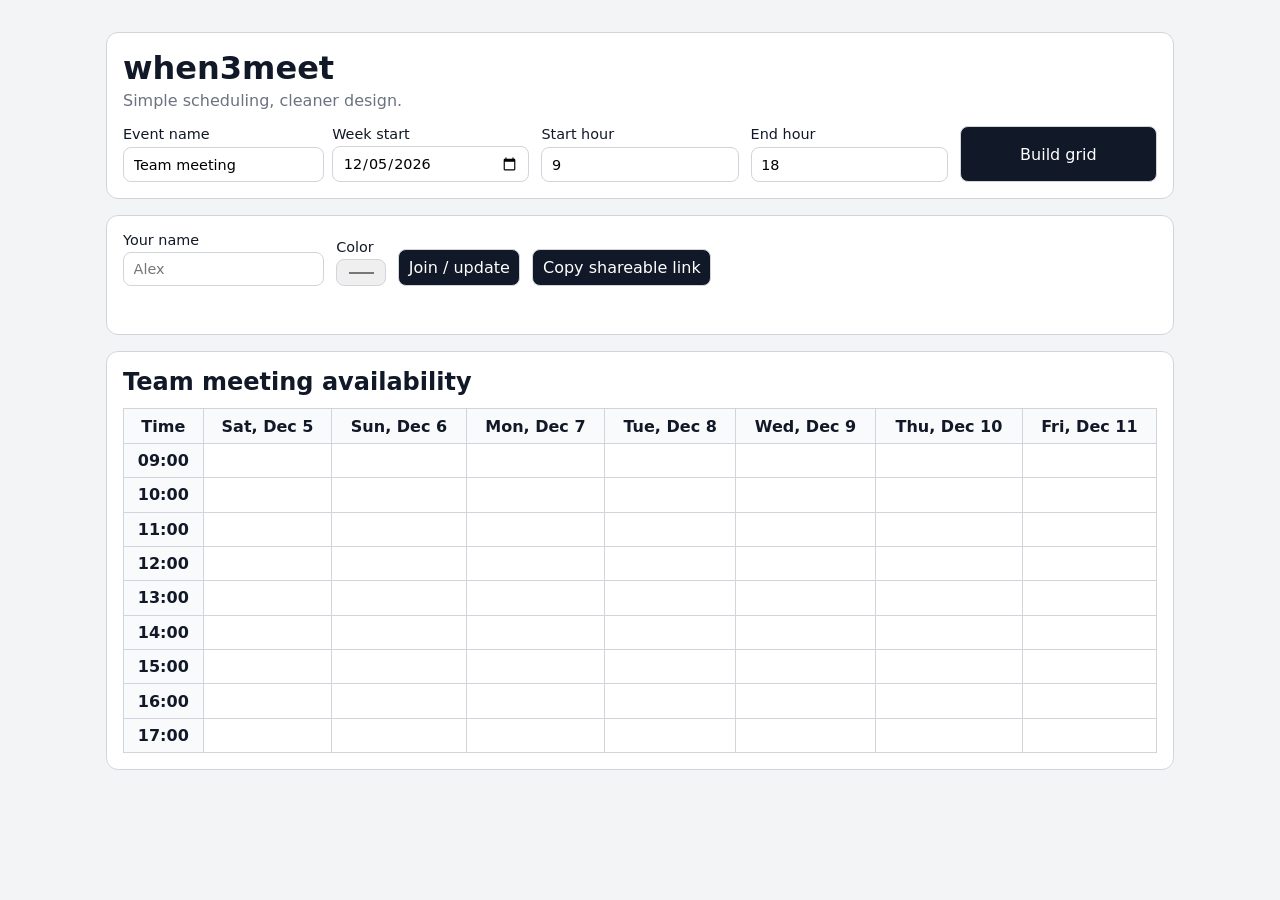
==== index.html @ 2f7340ed "Create initial static when3meet scheduler site Co-authored-by: Vority <116623704+Vority@users.norepl" ====
<!doctype html>
<html lang="en">
  <head>
    <meta charset="UTF-8" />
    <meta name="viewport" content="width=device-width, initial-scale=1.0" />
    <title>when3meet</title>
    <link rel="stylesheet" href="styles.css" />
  </head>
  <body>
    <main class="app">
      <header class="card">
        <h1>when3meet</h1>
        <p class="subtitle">Simple scheduling, cleaner design.</p>
        <div class="controls controls--top">
          <label>
            Event name
            <input id="eventName" type="text" value="Team meeting" />
          </label>
          <label>
            Week start
            <input id="weekStart" type="date" />
          </label>
          <label>
            Start hour
            <input id="startHour" type="number" min="0" max="23" value="9" />
          </label>
          <label>
            End hour
            <input id="endHour" type="number" min="1" max="24" value="18" />
          </label>
          <button id="buildGrid">Build grid</button>
        </div>
      </header>

      <section class="card">
        <div class="participant-row">
          <label>
            Your name
            <input id="participantName" type="text" placeholder="Alex" />
          </label>
          <label>
            Color
            <input id="participantColor" type="color" value="#4f46e5" />
          </label>
          <button id="join">Join / update</button>
          <button id="copyLink">Copy shareable link</button>
        </div>
        <p id="status" aria-live="polite"></p>
      </section>

      <section class="card">
        <h2 id="gridTitle">Availability</h2>
        <div class="table-wrap">
          <table id="availabilityTable"></table>
        </div>
      </section>
    </main>

    <script src="script.js"></script>
  </body>
</html>
---- styles.css ----
:root {
  color-scheme: light;
  font-family: Inter, system-ui, -apple-system, Segoe UI, Roboto, sans-serif;
  --bg: #f3f4f6;
  --card: #ffffff;
  --line: #d1d5db;
  --text: #111827;
  --muted: #6b7280;
}

* {
  box-sizing: border-box;
}

body {
  margin: 0;
  background: var(--bg);
  color: var(--text);
}

.app {
  max-width: 1100px;
  margin: 2rem auto;
  padding: 0 1rem;
  display: grid;
  gap: 1rem;
}

.card {
  background: var(--card);
  border: 1px solid var(--line);
  border-radius: 12px;
  padding: 1rem;
}

h1,
h2,
p {
  margin: 0;
}

.subtitle {
  color: var(--muted);
  margin-top: 0.25rem;
}

.controls {
  display: grid;
  gap: 0.75rem;
}

.controls--top {
  margin-top: 1rem;
  grid-template-columns: repeat(auto-fit, minmax(160px, 1fr));
}

label {
  display: grid;
  gap: 0.25rem;
  font-size: 0.9rem;
}

input,
button {
  font: inherit;
  border: 1px solid var(--line);
  border-radius: 8px;
  padding: 0.5rem 0.6rem;
}

button {
  cursor: pointer;
  background: #111827;
  color: #fff;
}

.participant-row {
  display: flex;
  flex-wrap: wrap;
  gap: 0.75rem;
  align-items: end;
}

#status {
  margin-top: 0.75rem;
  min-height: 1.25rem;
  color: var(--muted);
}

.table-wrap {
  margin-top: 0.75rem;
  overflow-x: auto;
}

table {
  border-collapse: collapse;
  width: 100%;
  min-width: 900px;
}

th,
td {
  border: 1px solid var(--line);
  text-align: center;
  padding: 0.45rem;
}

th {
  background: #f9fafb;
  font-weight: 600;
}

td.slot {
  cursor: pointer;
  user-select: none;
  transition: filter 0.1s ease-in-out;
}

td.slot:hover {
  filter: brightness(0.96);
}

.legend-dot {
  display: inline-block;
  width: 0.7rem;
  height: 0.7rem;
  border-radius: 50%;
  margin-right: 0.25rem;
  vertical-align: middle;
}
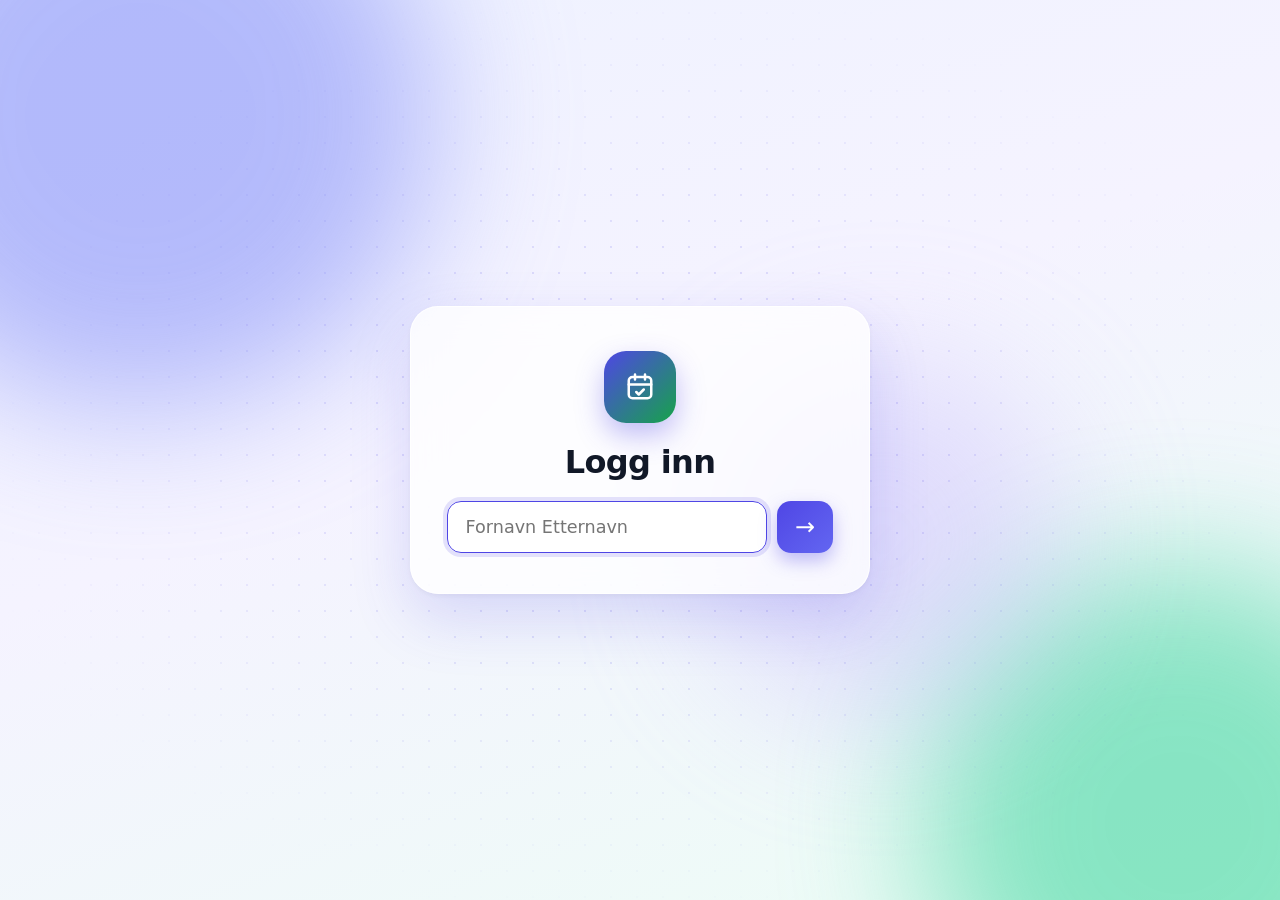
==== commit b5c46257: "Made time table" ====
--- a/index.html
+++ b/index.html
@@ -1,5 +1,5 @@
 <!doctype html>
-<html lang="en">
+<html lang="no">
   <head>
     <meta charset="UTF-8" />
     <meta name="viewport" content="width=device-width, initial-scale=1.0" />
@@ -7,55 +7,124 @@
     <link rel="stylesheet" href="styles.css" />
   </head>
   <body>
-    <main class="app">
-      <header class="card">
-        <h1>when3meet</h1>
-        <p class="subtitle">Simple scheduling, cleaner design.</p>
-        <div class="controls controls--top">
+    <div class="bg" aria-hidden="true">
+      <span class="blob b1"></span>
+      <span class="blob b2"></span>
+      <span class="blob b3"></span>
+    </div>
+
+    <div id="toast" class="toast" role="status" aria-live="polite"></div>
+    <div id="tip" class="tip" hidden></div>
+
+    <section id="loginScreen" class="login-screen card" aria-labelledby="loginTitle">
+      <div class="logo" aria-hidden="true">
+        <svg viewBox="0 0 24 24" width="30" height="30" fill="none" stroke="currentColor" stroke-width="2" stroke-linecap="round" stroke-linejoin="round">
+          <rect x="3" y="4" width="18" height="17" rx="3" />
+          <path d="M8 2v4M16 2v4M3 10h18" />
+          <path d="m9 16 2 2 4-4" />
+        </svg>
+      </div>
+      <h1 id="loginTitle">Logg inn</h1>
+      <form id="loginForm" class="login-form" novalidate>
+        <div class="login-field">
+          <input
+            id="loginName"
+            type="text"
+            placeholder="Fornavn Etternavn"
+            aria-label="Fornavn og etternavn"
+            aria-describedby="loginError"
+            autocomplete="name"
+            autocapitalize="words"
+            spellcheck="false"
+          />
+          <button type="submit" class="arrow-button" aria-label="Fortsett">
+            <span class="arrow">→</span>
+          </button>
+        </div>
+        <p id="loginError" class="login-error" role="alert" hidden></p>
+      </form>
+    </section>
+
+    <main id="appShell" class="app" hidden>
+      <header class="card intro">
+        <div class="header-row">
+          <div>
+            <h1 id="eventTitle">Team meeting</h1>
+            <p class="subtitle">
+              Hei, <strong id="currentUser"></strong>! Dra over tidene du kan.
+            </p>
+          </div>
+          <button id="logout" class="ghost-button" type="button">Logg ut</button>
+        </div>
+
+        <div id="hostPanel" class="controls controls--top" hidden>
           <label>
-            Event name
-            <input id="eventName" type="text" value="Team meeting" />
+            Arrangementsnavn
+            <input id="eventNameInput" type="text" placeholder="Team meeting" />
           </label>
           <label>
-            Week start
+            Ukestart
             <input id="weekStart" type="date" />
           </label>
           <label>
-            Start hour
+            Fra time
             <input id="startHour" type="number" min="0" max="23" value="9" />
           </label>
           <label>
-            End hour
+            Til time
             <input id="endHour" type="number" min="1" max="24" value="18" />
           </label>
-          <button id="buildGrid">Build grid</button>
+          <button id="buildGrid" type="button">Oppdater</button>
+          <button id="clearAll" class="ghost-button" type="button">Tøm alle svar</button>
         </div>
       </header>
 
       <section class="card">
-        <div class="participant-row">
-          <label>
-            Your name
-            <input id="participantName" type="text" placeholder="Alex" />
-          </label>
-          <label>
-            Color
-            <input id="participantColor" type="color" value="#4f46e5" />
-          </label>
-          <button id="join">Join / update</button>
-          <button id="copyLink">Copy shareable link</button>
+        <div class="toolbar">
+          <div class="legend" aria-hidden="true">
+            <span class="legend-item"><i class="swatch swatch-mine"></i>Du kan</span>
+            <span class="legend-item"><i class="swatch swatch-scale"></i>Flere kan</span>
+          </div>
+          <div class="toolbar-actions">
+            <button id="selectAll" class="soft-btn" type="button">
+              <svg viewBox="0 0 24 24" width="16" height="16" aria-hidden="true" fill="none" stroke="currentColor" stroke-width="2.4" stroke-linecap="round" stroke-linejoin="round">
+                <path d="m5 12 5 5L20 7" />
+              </svg>
+              Alle tider passer
+            </button>
+            <button id="clearMine" class="ghost-button" type="button">Tøm mine valg</button>
+            <label class="switch" title="Lager en kortere lenke via is.gd">
+              <input type="checkbox" id="shortenToggle" />
+              <i class="track"></i>
+              <span>Kort lenke</span>
+            </label>
+            <button id="copyLink" class="copy-btn" type="button">
+              <svg viewBox="0 0 24 24" width="18" height="18" aria-hidden="true" fill="none" stroke="currentColor" stroke-width="2" stroke-linecap="round" stroke-linejoin="round">
+                <path d="M10 13a5 5 0 0 0 7.07 0l3-3a5 5 0 0 0-7.07-7.07l-1.5 1.5" />
+                <path d="M14 11a5 5 0 0 0-7.07 0l-3 3a5 5 0 0 0 7.07 7.07l1.5-1.5" />
+              </svg>
+              <span id="copyLabel">Kopier lenke</span>
+            </button>
+          </div>
         </div>
-        <p id="status" aria-live="polite"></p>
+
+        <p id="saveStatus" class="save-status" role="status" aria-live="polite"></p>
+        <div id="people" class="people"></div>
+
+        <div class="table-wrap">
+          <table id="availabilityTable"></table>
+        </div>
+        <p class="hint">
+          Trykk og dra over rutene for å velge flere om gangen. Start på en rute du har valgt for å fjerne.
+        </p>
       </section>
 
       <section class="card">
-        <h2 id="gridTitle">Availability</h2>
-        <div class="table-wrap">
-          <table id="availabilityTable"></table>
-        </div>
+        <h2>Beste tider</h2>
+        <ul id="bestList" class="best-list"></ul>
       </section>
     </main>
 
     <script src="script.js"></script>
   </body>
-</html>
+</html>
--- a/styles.css
+++ b/styles.css
@@ -3,13 +3,20 @@
   font-family: Inter, system-ui, -apple-system, Segoe UI, Roboto, sans-serif;
   --bg: #f3f4f6;
   --card: #ffffff;
-  --line: #d1d5db;
+  --line: #e5e7eb;
   --text: #111827;
   --muted: #6b7280;
+  --accent: #4f46e5;
+  --good: 21, 128, 61;
+  --ease: cubic-bezier(0.2, 0.7, 0.2, 1);
 }
 
 * {
   box-sizing: border-box;
+}
+
+[hidden] {
+  display: none !important;
 }
 
 body {
@@ -18,113 +25,920 @@
   color: var(--text);
 }
 
+body:has(#loginScreen:not([hidden])) {
+  min-height: 100vh;
+  display: grid;
+  place-items: center;
+  padding: 1rem;
+}
+
+h1,
+h2,
+p,
+ul {
+  margin: 0;
+}
+
+h1 {
+  font-size: 1.5rem;
+  line-height: 1.2;
+}
+
+h2 {
+  font-size: 1.05rem;
+  margin-bottom: 0.75rem;
+}
+
+/* ---- Bakgrunn ---- */
+.bg {
+  position: fixed;
+  inset: 0;
+  z-index: -1;
+  overflow: hidden;
+  background: linear-gradient(160deg, #eef2ff 0%, #f5f3ff 45%, #ecfdf5 100%);
+}
+
+.bg::after {
+  content: "";
+  position: absolute;
+  inset: 0;
+  background-image: radial-gradient(rgba(79, 70, 229, 0.14) 1px, transparent 1px);
+  background-size: 26px 26px;
+  -webkit-mask-image: radial-gradient(ellipse at center, #000 30%, transparent 75%);
+  mask-image: radial-gradient(ellipse at center, #000 30%, transparent 75%);
+}
+
+.blob {
+  position: absolute;
+  border-radius: 50%;
+  filter: blur(70px);
+  opacity: 0.55;
+  animation: float 20s ease-in-out infinite alternate;
+}
+
+.b1 {
+  width: 46vmax;
+  height: 46vmax;
+  top: -14vmax;
+  left: -12vmax;
+  background: #818cf8;
+}
+
+.b2 {
+  width: 40vmax;
+  height: 40vmax;
+  right: -12vmax;
+  bottom: -14vmax;
+  background: #34d399;
+  animation-duration: 24s;
+  animation-delay: -6s;
+}
+
+.b3 {
+  width: 28vmax;
+  height: 28vmax;
+  top: 40%;
+  left: 55%;
+  background: #c4b5fd;
+  opacity: 0.4;
+  animation-duration: 28s;
+  animation-delay: -12s;
+}
+
+@keyframes float {
+  from {
+    transform: translate3d(0, 0, 0) scale(1);
+  }
+  to {
+    transform: translate3d(5vmax, 4vmax, 0) scale(1.12);
+  }
+}
+
+/* ---- Layout og kort ---- */
 .app {
-  max-width: 1100px;
-  margin: 2rem auto;
+  max-width: 1000px;
+  margin: 1.5rem auto;
   padding: 0 1rem;
   display: grid;
   gap: 1rem;
 }
 
+.app > * {
+  animation: rise 0.55s var(--ease) both;
+}
+
+.app > *:nth-child(2) {
+  animation-delay: 0.08s;
+}
+
+.app > *:nth-child(3) {
+  animation-delay: 0.16s;
+}
+
+@keyframes rise {
+  from {
+    opacity: 0;
+    transform: translateY(18px);
+  }
+  to {
+    opacity: 1;
+    transform: none;
+  }
+}
+
 .card {
   background: var(--card);
   border: 1px solid var(--line);
-  border-radius: 12px;
-  padding: 1rem;
-}
-
-h1,
-h2,
-p {
-  margin: 0;
-}
-
-.subtitle {
-  color: var(--muted);
-  margin-top: 0.25rem;
-}
-
-.controls {
+  border-radius: 16px;
+  padding: 1.1rem;
+  box-shadow: 0 1px 2px rgba(0, 0, 0, 0.04);
+}
+
+/* ---- Varsel (toast) ---- */
+.toast {
+  position: fixed;
+  top: 1rem;
+  left: 50%;
+  z-index: 200;
+  display: flex;
+  align-items: center;
+  gap: 0.7rem;
+  max-width: calc(100vw - 2rem);
+  padding: 0.75rem 1.1rem;
+  border-radius: 14px;
+  background: #15803d;
+  color: #fff;
+  font-weight: 600;
+  font-size: 0.95rem;
+  box-shadow: 0 8px 24px rgba(0, 0, 0, 0.2);
+  opacity: 0;
+  transform: translate(-50%, -140%);
+  pointer-events: none;
+  transition: opacity 0.2s ease, transform 0.35s var(--ease);
+}
+
+.toast.error {
+  background: #dc2626;
+}
+
+.toast.show {
+  opacity: 1;
+  transform: translate(-50%, 0);
+}
+
+.toast.show.has-action {
+  pointer-events: auto;
+}
+
+.toast-text {
   display: grid;
-  gap: 0.75rem;
-}
-
-.controls--top {
-  margin-top: 1rem;
-  grid-template-columns: repeat(auto-fit, minmax(160px, 1fr));
-}
-
-label {
+  gap: 0.1rem;
+}
+
+.toast-text small {
+  font-size: 0.75rem;
+  font-weight: 400;
+  opacity: 0.9;
+}
+
+.toast-icon {
+  display: inline-grid;
+  place-items: center;
+  width: 1.5rem;
+  height: 1.5rem;
+  border-radius: 50%;
+  background: rgba(255, 255, 255, 0.25);
+  font-size: 0.85rem;
+  flex: none;
+}
+
+.toast-action {
+  margin-left: 0.4rem;
+  padding: 0.3rem 0.75rem;
+  border: none;
+  border-radius: 8px;
+  background: rgba(255, 255, 255, 0.22);
+  color: #fff;
+  font-size: 0.85rem;
+  font-weight: 700;
+}
+
+.toast-action:hover {
+  background: rgba(255, 255, 255, 0.35);
+}
+
+/* ---- Hover-boks ---- */
+.tip {
+  position: fixed;
+  z-index: 150;
+  min-width: 7rem;
+  max-width: 14rem;
+  padding: 0.5rem 0.7rem;
+  border-radius: 10px;
+  background: #111827;
+  color: #fff;
+  font-size: 0.8rem;
+  line-height: 1.35;
+  box-shadow: 0 8px 24px rgba(0, 0, 0, 0.25);
+  pointer-events: none;
+  animation: fadeIn 0.15s ease;
+}
+
+.tip strong {
+  display: block;
+  margin-bottom: 0.2rem;
+  font-size: 0.75rem;
+  opacity: 0.75;
+}
+
+@keyframes fadeIn {
+  from {
+    opacity: 0;
+  }
+  to {
+    opacity: 1;
+  }
+}
+
+/* ---- Innlogging ---- */
+.login-screen {
+  width: min(100%, 460px);
   display: grid;
-  gap: 0.25rem;
+  justify-items: center;
+  gap: 1.25rem;
+  padding: 2.75rem 2.25rem 2.5rem;
+  text-align: center;
+  border-radius: 28px;
+  background: rgba(255, 255, 255, 0.78);
+  -webkit-backdrop-filter: blur(16px);
+  backdrop-filter: blur(16px);
+  border: 1px solid rgba(255, 255, 255, 0.8);
+  box-shadow: 0 24px 60px rgba(79, 70, 229, 0.18), 0 2px 6px rgba(0, 0, 0, 0.05);
+  animation: cardIn 0.6s var(--ease) both;
+}
+
+.login-screen.leaving {
+  animation: cardOut 0.3s ease forwards;
+}
+
+@keyframes cardIn {
+  from {
+    opacity: 0;
+    transform: translateY(24px) scale(0.96);
+  }
+  to {
+    opacity: 1;
+    transform: none;
+  }
+}
+
+@keyframes cardOut {
+  to {
+    opacity: 0;
+    transform: translateY(-14px) scale(0.97);
+  }
+}
+
+.login-screen h1 {
+  font-size: 2rem;
+  letter-spacing: -0.02em;
+}
+
+.logo {
+  display: grid;
+  place-items: center;
+  width: 72px;
+  height: 72px;
+  border-radius: 22px;
+  background: linear-gradient(135deg, #4f46e5, #16a34a);
+  color: #fff;
+  box-shadow: 0 12px 28px rgba(79, 70, 229, 0.35);
+  animation: bob 4s ease-in-out infinite;
+}
+
+@keyframes bob {
+  0%,
+  100% {
+    transform: translateY(0);
+  }
+  50% {
+    transform: translateY(-5px);
+  }
+}
+
+.login-form {
+  display: block;
+  width: 100%;
+}
+
+.login-field {
+  display: flex;
+  gap: 0.6rem;
+}
+
+.login-field input {
+  flex: 1;
+  min-width: 0;
+  padding: 0.95rem 1.1rem;
+  font-size: 1.1rem;
+  border-radius: 14px;
+  background: rgba(255, 255, 255, 0.9);
+  text-transform: capitalize;
+  transition: border-color 0.2s ease, box-shadow 0.2s ease;
+}
+
+.login-field input::placeholder {
+  text-transform: none;
+}
+
+.login-field input:focus {
+  outline: none;
+  border-color: var(--accent);
+  box-shadow: 0 0 0 4px rgba(79, 70, 229, 0.15);
+}
+
+.login-field input.invalid {
+  border-color: #dc2626;
+  box-shadow: 0 0 0 4px rgba(220, 38, 38, 0.12);
+}
+
+.login-error {
+  margin-top: 0.75rem;
   font-size: 0.9rem;
-}
-
+  color: #dc2626;
+  text-align: left;
+  animation: fadeIn 0.2s ease;
+}
+
+.arrow-button {
+  display: grid;
+  place-items: center;
+  width: 3.5rem;
+  flex: none;
+  padding: 0;
+  border: none;
+  border-radius: 14px;
+  background: linear-gradient(135deg, #4f46e5, #6366f1);
+  color: #fff;
+  font-size: 1.5rem;
+  line-height: 1;
+  box-shadow: 0 8px 18px rgba(79, 70, 229, 0.35);
+  transition: transform 0.15s ease, box-shadow 0.2s ease;
+}
+
+.arrow-button:hover {
+  transform: translateY(-2px);
+  box-shadow: 0 12px 24px rgba(79, 70, 229, 0.45);
+}
+
+.arrow-button:active {
+  transform: translateY(0);
+}
+
+.arrow {
+  display: inline-block;
+  transition: transform 0.2s ease;
+}
+
+.arrow-button:hover .arrow {
+  transform: translateX(3px);
+}
+
+.shake {
+  animation: shake 0.4s ease;
+}
+
+@keyframes shake {
+  20% {
+    transform: translateX(-8px);
+  }
+  40% {
+    transform: translateX(7px);
+  }
+  60% {
+    transform: translateX(-5px);
+  }
+  80% {
+    transform: translateX(3px);
+  }
+}
+
+/* ---- Skjema-elementer ---- */
 input,
 button {
   font: inherit;
-  border: 1px solid var(--line);
-  border-radius: 8px;
-  padding: 0.5rem 0.6rem;
+  border: 1px solid #d1d5db;
+  border-radius: 10px;
+  padding: 0.55rem 0.7rem;
+}
+
+input:focus-visible,
+button:focus-visible {
+  outline: 2px solid var(--accent);
+  outline-offset: 1px;
 }
 
 button {
   cursor: pointer;
   background: #111827;
   color: #fff;
-}
-
-.participant-row {
+  border-color: #111827;
+  transition: transform 0.12s ease, background-color 0.2s ease, box-shadow 0.2s ease,
+    border-color 0.2s ease;
+}
+
+button:active {
+  transform: scale(0.97);
+}
+
+.ghost-button {
+  background: transparent;
+  color: var(--muted);
+  border-color: var(--line);
+  font-size: 0.85rem;
+  padding: 0.4rem 0.7rem;
+  white-space: nowrap;
+}
+
+.ghost-button:hover {
+  background: #f9fafb;
+  color: var(--text);
+}
+
+label {
+  display: grid;
+  gap: 0.25rem;
+  font-size: 0.85rem;
+  color: var(--muted);
+}
+
+/* ---- Topp ---- */
+.header-row {
+  display: flex;
+  justify-content: space-between;
+  gap: 1rem;
+  align-items: start;
+}
+
+.subtitle {
+  color: var(--muted);
+  margin-top: 0.35rem;
+}
+
+.subtitle strong {
+  color: var(--text);
+}
+
+.controls {
+  display: grid;
+  gap: 0.75rem;
+}
+
+.controls--top {
+  margin-top: 1rem;
+  padding-top: 1rem;
+  border-top: 1px dashed var(--line);
+  grid-template-columns: repeat(auto-fit, minmax(150px, 1fr));
+  align-items: end;
+}
+
+/* ---- Verktøylinje og tegnforklaring ---- */
+.toolbar {
+  display: flex;
+  justify-content: space-between;
+  align-items: center;
+  gap: 0.75rem;
+  flex-wrap: wrap;
+}
+
+.toolbar-actions {
   display: flex;
   flex-wrap: wrap;
-  gap: 0.75rem;
-  align-items: end;
-}
-
-#status {
+  align-items: center;
+  gap: 0.5rem;
+}
+
+.soft-btn {
+  display: inline-flex;
+  align-items: center;
+  gap: 0.4rem;
+  padding: 0.4rem 0.8rem;
+  border-radius: 10px;
+  border-color: rgba(var(--good), 0.35);
+  background: rgba(var(--good), 0.08);
+  color: rgb(var(--good));
+  font-size: 0.85rem;
+  font-weight: 600;
+  white-space: nowrap;
+}
+
+.soft-btn:hover {
+  background: rgba(var(--good), 0.16);
+}
+
+.copy-btn {
+  display: inline-flex;
+  align-items: center;
+  gap: 0.45rem;
+  padding: 0.6rem 1.1rem;
+  border-radius: 999px;
+  border: none;
+  background: var(--accent);
+  color: #fff;
+  font-weight: 600;
+  font-size: 0.9rem;
+  box-shadow: 0 4px 12px rgba(79, 70, 229, 0.3);
+}
+
+.copy-btn:hover {
+  box-shadow: 0 6px 16px rgba(79, 70, 229, 0.4);
+  transform: translateY(-1px);
+}
+
+.copy-btn:active {
+  transform: scale(0.97);
+}
+
+.copy-btn.copied {
+  background: #15803d;
+  box-shadow: 0 4px 12px rgba(21, 128, 61, 0.3);
+}
+
+/* Bryter for kort lenke */
+.switch {
+  position: relative;
+  display: inline-flex;
+  align-items: center;
+  gap: 0.45rem;
+  font-size: 0.85rem;
+  color: var(--muted);
+  cursor: pointer;
+  user-select: none;
+}
+
+.switch input {
+  position: absolute;
+  opacity: 0;
+  width: 0;
+  height: 0;
+  padding: 0;
+  border: 0;
+}
+
+.track {
+  position: relative;
+  width: 2.1rem;
+  height: 1.2rem;
+  border-radius: 999px;
+  background: #d1d5db;
+  transition: background-color 0.2s ease;
+}
+
+.track::after {
+  content: "";
+  position: absolute;
+  top: 0.15rem;
+  left: 0.15rem;
+  width: 0.9rem;
+  height: 0.9rem;
+  border-radius: 50%;
+  background: #fff;
+  box-shadow: 0 1px 3px rgba(0, 0, 0, 0.25);
+  transition: transform 0.2s var(--ease);
+}
+
+.switch input:checked + .track {
+  background: var(--accent);
+}
+
+.switch input:checked + .track::after {
+  transform: translateX(0.9rem);
+}
+
+.switch input:focus-visible + .track {
+  outline: 2px solid var(--accent);
+  outline-offset: 2px;
+}
+
+.legend {
+  display: flex;
+  gap: 1rem;
+  flex-wrap: wrap;
+  font-size: 0.85rem;
+  color: var(--muted);
+}
+
+.legend-item {
+  display: inline-flex;
+  align-items: center;
+  gap: 0.35rem;
+}
+
+.swatch {
+  display: inline-block;
+  width: 1rem;
+  height: 1rem;
+  border-radius: 4px;
+  border: 1px solid var(--line);
+}
+
+.swatch-mine {
+  border: 2px solid rgba(79, 70, 229, 0.8);
+}
+
+.swatch-scale {
+  width: 2.5rem;
+  background: linear-gradient(90deg, rgba(var(--good), 0.15), rgba(var(--good), 1));
+}
+
+/* ---- Lagringsstatus ---- */
+.save-status {
   margin-top: 0.75rem;
-  min-height: 1.25rem;
-  color: var(--muted);
-}
-
+  min-height: 1.4rem;
+  font-size: 0.85rem;
+  font-weight: 600;
+  color: var(--muted);
+}
+
+.save-status.saved {
+  color: rgb(var(--good));
+  animation: fadeIn 0.3s ease;
+}
+
+.save-status.error {
+  color: #dc2626;
+}
+
+.people {
+  display: flex;
+  flex-wrap: wrap;
+  gap: 0.35rem;
+  margin: 0.5rem 0 0.25rem;
+}
+
+.chip {
+  font-size: 0.8rem;
+  padding: 0.15rem 0.6rem;
+  border-radius: 999px;
+  background: #f3f4f6;
+  color: var(--muted);
+}
+
+.chip-me {
+  background: rgba(79, 70, 229, 0.1);
+  color: var(--accent);
+  font-weight: 600;
+}
+
+.hint {
+  margin-top: 0.75rem;
+  font-size: 0.8rem;
+  color: var(--muted);
+}
+
+/* ---- Rutenett ---- */
 .table-wrap {
   margin-top: 0.75rem;
-  overflow-x: auto;
 }
 
 table {
-  border-collapse: collapse;
+  border-collapse: separate;
+  border-spacing: 3px;
   width: 100%;
-  min-width: 900px;
-}
-
-th,
-td {
+  table-layout: fixed;
+}
+
+th {
+  font-weight: 600;
+  color: var(--muted);
+}
+
+.time-head {
+  width: 3.25rem;
+  font-size: 0.75rem;
+  text-align: right;
+  padding-right: 0.25rem;
+  font-weight: 500;
+}
+
+.day-head {
+  padding: 0.25rem 0;
+  font-size: 0.8rem;
+  line-height: 1.25;
+  color: var(--text);
+}
+
+.day-head span {
+  display: block;
+}
+
+.day-name {
+  text-transform: capitalize;
+}
+
+.day-date {
+  font-weight: 400;
+  color: var(--muted);
+  font-size: 0.75rem;
+}
+
+td.slot {
+  position: relative;
+  height: 3.5rem;
+  padding: 0;
+  background: #f9fafb;
   border: 1px solid var(--line);
-  text-align: center;
-  padding: 0.45rem;
-}
-
-th {
-  background: #f9fafb;
-  font-weight: 600;
-}
-
-td.slot {
+  border-radius: 8px;
   cursor: pointer;
   user-select: none;
-  transition: filter 0.1s ease-in-out;
+  -webkit-user-select: none;
+  -webkit-touch-callout: none;
+  -webkit-tap-highlight-color: transparent;
+  touch-action: none;
+  color: var(--text);
+  overflow: hidden;
+  transition: background-color 0.18s ease, border-color 0.18s ease;
+}
+
+td.slot.dark {
+  color: #fff;
+  border-color: rgba(21, 128, 61, 0.9);
 }
 
 td.slot:hover {
-  filter: brightness(0.96);
-}
-
-.legend-dot {
-  display: inline-block;
-  width: 0.7rem;
-  height: 0.7rem;
+  border-color: #c7cbd1;
+}
+
+/* x/y i øvre venstre hjørne */
+.cnt {
+  position: absolute;
+  top: 3px;
+  left: 5px;
+  font-size: 0.6rem;
+  font-weight: 600;
+  line-height: 1;
+  opacity: 0.6;
+}
+
+td.slot.dark .cnt {
+  opacity: 0.85;
+}
+
+/* Dine valg: tynn ramme og hake øverst til høyre */
+td.slot.mine {
+  border: 2px solid rgba(79, 70, 229, 0.85);
+  box-shadow: inset 0 0 0 1px rgba(255, 255, 255, 0.7);
+}
+
+td.slot.mine::after {
+  content: "✓";
+  position: absolute;
+  top: 2px;
+  right: 3px;
+  display: grid;
+  place-items: center;
+  width: 0.9rem;
+  height: 0.9rem;
   border-radius: 50%;
-  margin-right: 0.25rem;
-  vertical-align: middle;
-}
+  background: rgba(79, 70, 229, 0.95);
+  color: #fff;
+  font-size: 0.6rem;
+  line-height: 1;
+  animation: pop 0.28s cubic-bezier(0.3, 1.7, 0.5, 1) both;
+}
+
+@keyframes pop {
+  from {
+    transform: scale(0);
+  }
+  to {
+    transform: scale(1);
+  }
+}
+
+/* Valgt rektangel under dra */
+td.slot.sel {
+  outline: 2px dashed rgba(79, 70, 229, 0.9);
+  outline-offset: -3px;
+}
+
+/* ---- Beste tider ---- */
+.best-list {
+  list-style: none;
+  padding: 0;
+  display: grid;
+  gap: 0.5rem;
+}
+
+.best-list li {
+  display: flex;
+  flex-wrap: wrap;
+  align-items: baseline;
+  gap: 0.25rem 0.75rem;
+  padding: 0.6rem 0.75rem;
+  border: 1px solid var(--line);
+  border-radius: 10px;
+  background: rgba(var(--good), 0.07);
+}
+
+.best-list strong {
+  text-transform: capitalize;
+}
+
+.best-count {
+  font-weight: 600;
+  color: rgb(var(--good));
+}
+
+.best-names {
+  color: var(--muted);
+  font-size: 0.85rem;
+}
+
+.best-list li.best-empty {
+  background: none;
+  color: var(--muted);
+}
+
+/* ---- Telefon ---- */
+@media (max-width: 640px) {
+  .app {
+    margin: 0.75rem auto;
+    padding: 0 0.5rem;
+  }
+
+  .card {
+    padding: 0.75rem;
+    border-radius: 14px;
+  }
+
+  .login-screen {
+    padding: 2.25rem 1.4rem 2rem;
+    border-radius: 24px;
+  }
+
+  h1 {
+    font-size: 1.25rem;
+  }
+
+  .login-screen h1 {
+    font-size: 1.75rem;
+  }
+
+  .toolbar-actions {
+    width: 100%;
+  }
+
+  .copy-btn {
+    order: 5;
+    flex: 1 1 100%;
+    justify-content: center;
+  }
+
+  table {
+    border-spacing: 2px;
+  }
+
+  .time-head {
+    width: 2.5rem;
+    font-size: 0.65rem;
+  }
+
+  .day-head {
+    font-size: 0.7rem;
+  }
+
+  .day-date {
+    font-size: 0.65rem;
+  }
+
+  td.slot {
+    height: 3.9rem;
+    border-radius: 6px;
+  }
+
+  .cnt {
+    top: 2px;
+    left: 3px;
+    font-size: 0.55rem;
+  }
+
+  td.slot.mine::after {
+    top: 1px;
+    right: 2px;
+    width: 0.8rem;
+    height: 0.8rem;
+    font-size: 0.55rem;
+  }
+}
+
+/* ---- Redusert bevegelse ---- */
+@media (prefers-reduced-motion: reduce) {
+  *,
+  *::before,
+  *::after {
+    animation-duration: 0.01ms !important;
+    animation-iteration-count: 1 !important;
+    transition-duration: 0.01ms !important;
+  }
+}
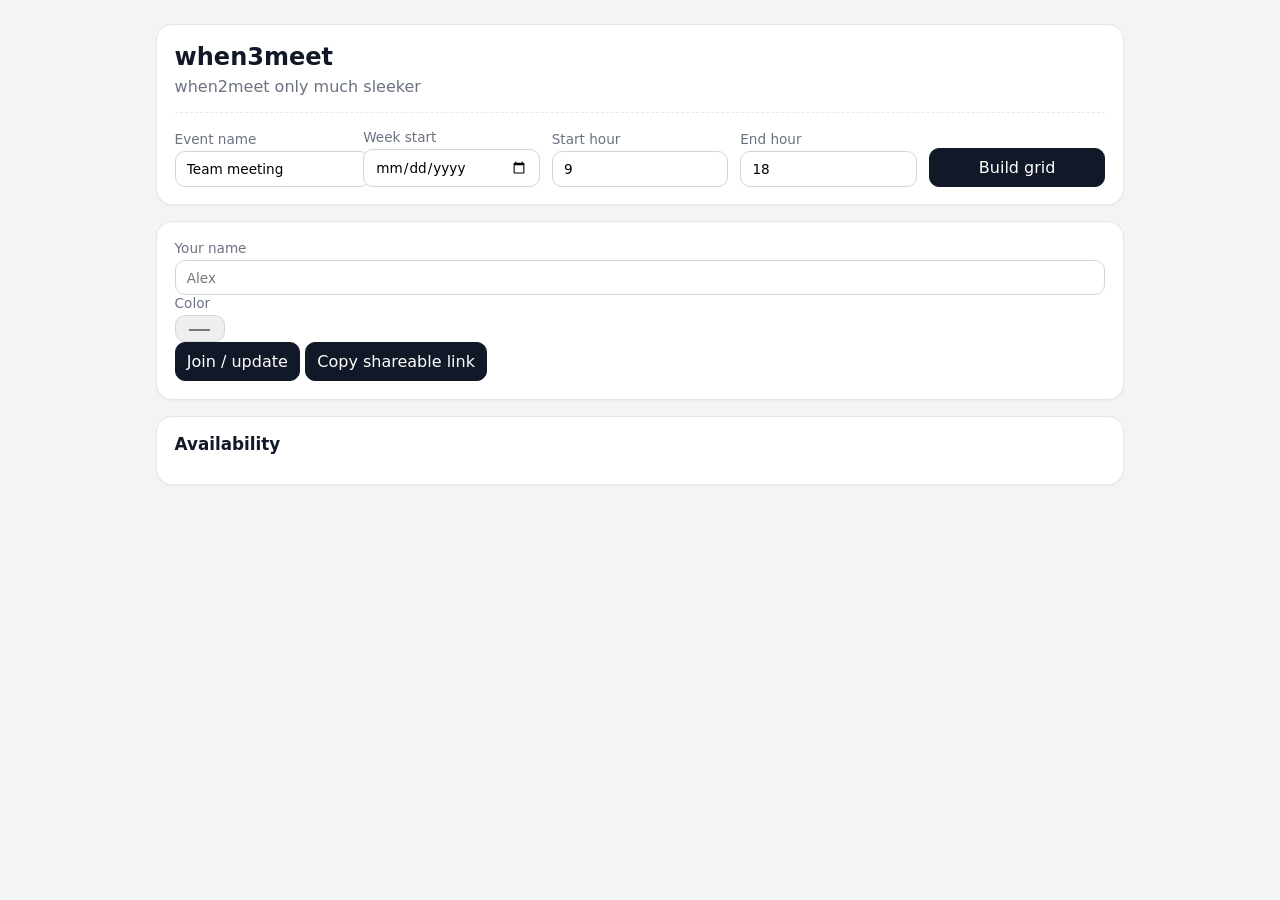
==== commit 3a613d85: "Added event creation page with form and styling. Added three new files: create-event.html, create-ev" ====
--- a/index.html
+++ b/index.html
@@ -1,5 +1,5 @@
 <!doctype html>
-<html lang="no">
+<html lang="en">
   <head>
     <meta charset="UTF-8" />
     <meta name="viewport" content="width=device-width, initial-scale=1.0" />
@@ -7,124 +7,55 @@
     <link rel="stylesheet" href="styles.css" />
   </head>
   <body>
-    <div class="bg" aria-hidden="true">
-      <span class="blob b1"></span>
-      <span class="blob b2"></span>
-      <span class="blob b3"></span>
-    </div>
-
-    <div id="toast" class="toast" role="status" aria-live="polite"></div>
-    <div id="tip" class="tip" hidden></div>
-
-    <section id="loginScreen" class="login-screen card" aria-labelledby="loginTitle">
-      <div class="logo" aria-hidden="true">
-        <svg viewBox="0 0 24 24" width="30" height="30" fill="none" stroke="currentColor" stroke-width="2" stroke-linecap="round" stroke-linejoin="round">
-          <rect x="3" y="4" width="18" height="17" rx="3" />
-          <path d="M8 2v4M16 2v4M3 10h18" />
-          <path d="m9 16 2 2 4-4" />
-        </svg>
-      </div>
-      <h1 id="loginTitle">Logg inn</h1>
-      <form id="loginForm" class="login-form" novalidate>
-        <div class="login-field">
-          <input
-            id="loginName"
-            type="text"
-            placeholder="Fornavn Etternavn"
-            aria-label="Fornavn og etternavn"
-            aria-describedby="loginError"
-            autocomplete="name"
-            autocapitalize="words"
-            spellcheck="false"
-          />
-          <button type="submit" class="arrow-button" aria-label="Fortsett">
-            <span class="arrow">→</span>
-          </button>
-        </div>
-        <p id="loginError" class="login-error" role="alert" hidden></p>
-      </form>
-    </section>
-
-    <main id="appShell" class="app" hidden>
-      <header class="card intro">
-        <div class="header-row">
-          <div>
-            <h1 id="eventTitle">Team meeting</h1>
-            <p class="subtitle">
-              Hei, <strong id="currentUser"></strong>! Dra over tidene du kan.
-            </p>
-          </div>
-          <button id="logout" class="ghost-button" type="button">Logg ut</button>
-        </div>
-
-        <div id="hostPanel" class="controls controls--top" hidden>
+    <main class="app">
+      <header class="card">
+        <h1>when3meet</h1>
+        <p class="subtitle">when2meet only much sleeker</p>
+        <div class="controls controls--top">
           <label>
-            Arrangementsnavn
-            <input id="eventNameInput" type="text" placeholder="Team meeting" />
+            Event name
+            <input id="eventName" type="text" value="Team meeting" />
           </label>
           <label>
-            Ukestart
+            Week start
             <input id="weekStart" type="date" />
           </label>
           <label>
-            Fra time
+            Start hour
             <input id="startHour" type="number" min="0" max="23" value="9" />
           </label>
           <label>
-            Til time
+            End hour
             <input id="endHour" type="number" min="1" max="24" value="18" />
           </label>
-          <button id="buildGrid" type="button">Oppdater</button>
-          <button id="clearAll" class="ghost-button" type="button">Tøm alle svar</button>
+          <button id="buildGrid">Build grid</button>
         </div>
       </header>
 
       <section class="card">
-        <div class="toolbar">
-          <div class="legend" aria-hidden="true">
-            <span class="legend-item"><i class="swatch swatch-mine"></i>Du kan</span>
-            <span class="legend-item"><i class="swatch swatch-scale"></i>Flere kan</span>
-          </div>
-          <div class="toolbar-actions">
-            <button id="selectAll" class="soft-btn" type="button">
-              <svg viewBox="0 0 24 24" width="16" height="16" aria-hidden="true" fill="none" stroke="currentColor" stroke-width="2.4" stroke-linecap="round" stroke-linejoin="round">
-                <path d="m5 12 5 5L20 7" />
-              </svg>
-              Alle tider passer
-            </button>
-            <button id="clearMine" class="ghost-button" type="button">Tøm mine valg</button>
-            <label class="switch" title="Lager en kortere lenke via is.gd">
-              <input type="checkbox" id="shortenToggle" />
-              <i class="track"></i>
-              <span>Kort lenke</span>
-            </label>
-            <button id="copyLink" class="copy-btn" type="button">
-              <svg viewBox="0 0 24 24" width="18" height="18" aria-hidden="true" fill="none" stroke="currentColor" stroke-width="2" stroke-linecap="round" stroke-linejoin="round">
-                <path d="M10 13a5 5 0 0 0 7.07 0l3-3a5 5 0 0 0-7.07-7.07l-1.5 1.5" />
-                <path d="M14 11a5 5 0 0 0-7.07 0l-3 3a5 5 0 0 0 7.07 7.07l1.5-1.5" />
-              </svg>
-              <span id="copyLabel">Kopier lenke</span>
-            </button>
-          </div>
+        <div class="participant-row">
+          <label>
+            Your name
+            <input id="participantName" type="text" placeholder="Alex" />
+          </label>
+          <label>
+            Color
+            <input id="participantColor" type="color" value="#4f46e5" />
+          </label>
+          <button id="join">Join / update</button>
+          <button id="copyLink">Copy shareable link</button>
         </div>
+        <p id="status" aria-live="polite"></p>
+      </section>
 
-        <p id="saveStatus" class="save-status" role="status" aria-live="polite"></p>
-        <div id="people" class="people"></div>
-
+      <section class="card">
+        <h2 id="gridTitle">Availability</h2>
         <div class="table-wrap">
           <table id="availabilityTable"></table>
         </div>
-        <p class="hint">
-          Trykk og dra over rutene for å velge flere om gangen. Start på en rute du har valgt for å fjerne.
-        </p>
-      </section>
-
-      <section class="card">
-        <h2>Beste tider</h2>
-        <ul id="bestList" class="best-list"></ul>
       </section>
     </main>
 
     <script src="script.js"></script>
   </body>
-</html>+</html>
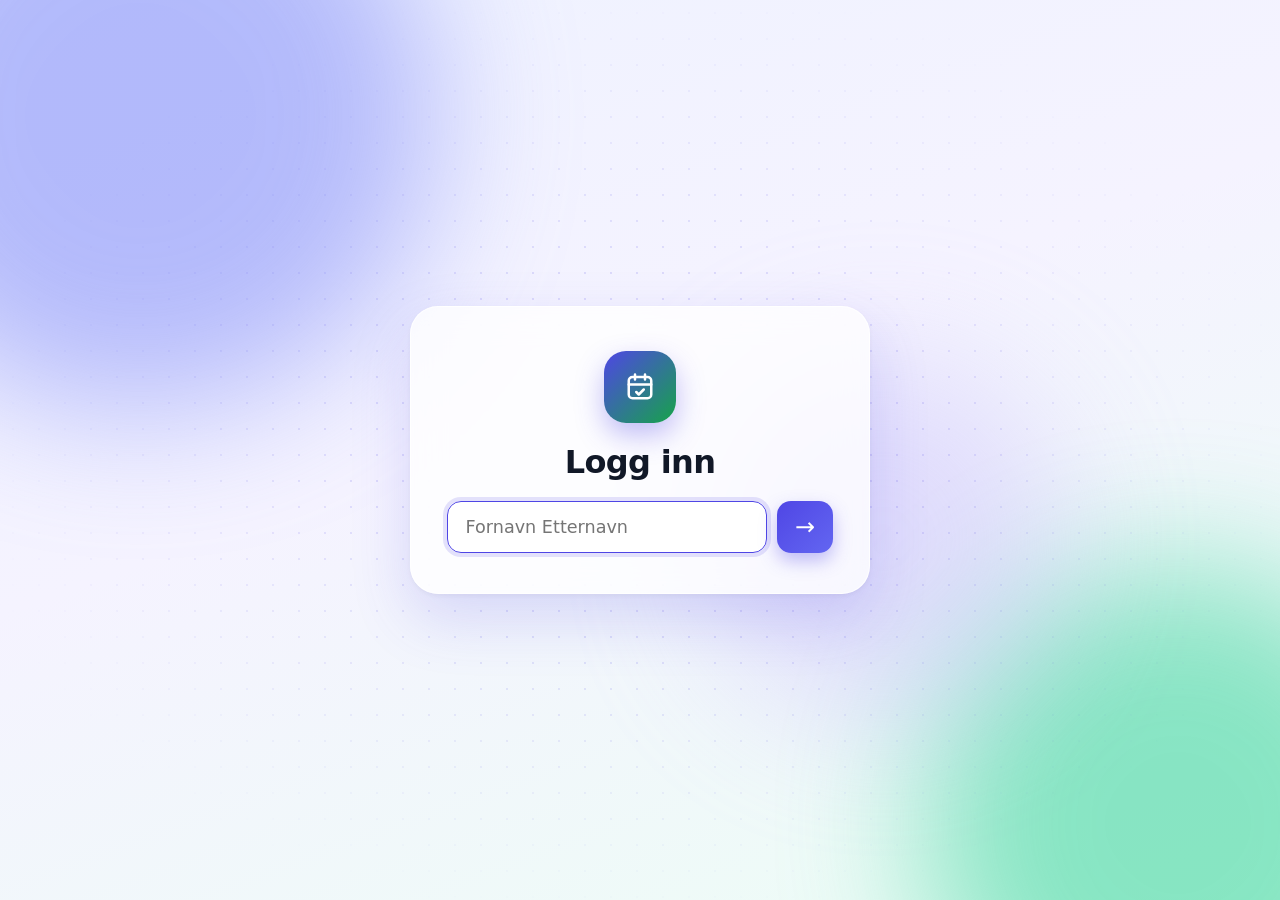
==== commit 4fc66c3a: "Merge pull request #2 from Vority/log-in Made time table" ====
--- a/index.html
+++ b/index.html
@@ -1,5 +1,5 @@
 <!doctype html>
-<html lang="en">
+<html lang="no">
   <head>
     <meta charset="UTF-8" />
     <meta name="viewport" content="width=device-width, initial-scale=1.0" />
@@ -7,55 +7,124 @@
     <link rel="stylesheet" href="styles.css" />
   </head>
   <body>
-    <main class="app">
-      <header class="card">
-        <h1>when3meet</h1>
-        <p class="subtitle">when2meet only much sleeker</p>
-        <div class="controls controls--top">
+    <div class="bg" aria-hidden="true">
+      <span class="blob b1"></span>
+      <span class="blob b2"></span>
+      <span class="blob b3"></span>
+    </div>
+
+    <div id="toast" class="toast" role="status" aria-live="polite"></div>
+    <div id="tip" class="tip" hidden></div>
+
+    <section id="loginScreen" class="login-screen card" aria-labelledby="loginTitle">
+      <div class="logo" aria-hidden="true">
+        <svg viewBox="0 0 24 24" width="30" height="30" fill="none" stroke="currentColor" stroke-width="2" stroke-linecap="round" stroke-linejoin="round">
+          <rect x="3" y="4" width="18" height="17" rx="3" />
+          <path d="M8 2v4M16 2v4M3 10h18" />
+          <path d="m9 16 2 2 4-4" />
+        </svg>
+      </div>
+      <h1 id="loginTitle">Logg inn</h1>
+      <form id="loginForm" class="login-form" novalidate>
+        <div class="login-field">
+          <input
+            id="loginName"
+            type="text"
+            placeholder="Fornavn Etternavn"
+            aria-label="Fornavn og etternavn"
+            aria-describedby="loginError"
+            autocomplete="name"
+            autocapitalize="words"
+            spellcheck="false"
+          />
+          <button type="submit" class="arrow-button" aria-label="Fortsett">
+            <span class="arrow">→</span>
+          </button>
+        </div>
+        <p id="loginError" class="login-error" role="alert" hidden></p>
+      </form>
+    </section>
+
+    <main id="appShell" class="app" hidden>
+      <header class="card intro">
+        <div class="header-row">
+          <div>
+            <h1 id="eventTitle">Team meeting</h1>
+            <p class="subtitle">
+              Hei, <strong id="currentUser"></strong>! Dra over tidene du kan.
+            </p>
+          </div>
+          <button id="logout" class="ghost-button" type="button">Logg ut</button>
+        </div>
+
+        <div id="hostPanel" class="controls controls--top" hidden>
           <label>
-            Event name
-            <input id="eventName" type="text" value="Team meeting" />
+            Arrangementsnavn
+            <input id="eventNameInput" type="text" placeholder="Team meeting" />
           </label>
           <label>
-            Week start
+            Ukestart
             <input id="weekStart" type="date" />
           </label>
           <label>
-            Start hour
+            Fra time
             <input id="startHour" type="number" min="0" max="23" value="9" />
           </label>
           <label>
-            End hour
+            Til time
             <input id="endHour" type="number" min="1" max="24" value="18" />
           </label>
-          <button id="buildGrid">Build grid</button>
+          <button id="buildGrid" type="button">Oppdater</button>
+          <button id="clearAll" class="ghost-button" type="button">Tøm alle svar</button>
         </div>
       </header>
 
       <section class="card">
-        <div class="participant-row">
-          <label>
-            Your name
-            <input id="participantName" type="text" placeholder="Alex" />
-          </label>
-          <label>
-            Color
-            <input id="participantColor" type="color" value="#4f46e5" />
-          </label>
-          <button id="join">Join / update</button>
-          <button id="copyLink">Copy shareable link</button>
+        <div class="toolbar">
+          <div class="legend" aria-hidden="true">
+            <span class="legend-item"><i class="swatch swatch-mine"></i>Du kan</span>
+            <span class="legend-item"><i class="swatch swatch-scale"></i>Flere kan</span>
+          </div>
+          <div class="toolbar-actions">
+            <button id="selectAll" class="soft-btn" type="button">
+              <svg viewBox="0 0 24 24" width="16" height="16" aria-hidden="true" fill="none" stroke="currentColor" stroke-width="2.4" stroke-linecap="round" stroke-linejoin="round">
+                <path d="m5 12 5 5L20 7" />
+              </svg>
+              Alle tider passer
+            </button>
+            <button id="clearMine" class="ghost-button" type="button">Tøm mine valg</button>
+            <label class="switch" title="Lager en kortere lenke via is.gd">
+              <input type="checkbox" id="shortenToggle" />
+              <i class="track"></i>
+              <span>Kort lenke</span>
+            </label>
+            <button id="copyLink" class="copy-btn" type="button">
+              <svg viewBox="0 0 24 24" width="18" height="18" aria-hidden="true" fill="none" stroke="currentColor" stroke-width="2" stroke-linecap="round" stroke-linejoin="round">
+                <path d="M10 13a5 5 0 0 0 7.07 0l3-3a5 5 0 0 0-7.07-7.07l-1.5 1.5" />
+                <path d="M14 11a5 5 0 0 0-7.07 0l-3 3a5 5 0 0 0 7.07 7.07l1.5-1.5" />
+              </svg>
+              <span id="copyLabel">Kopier lenke</span>
+            </button>
+          </div>
         </div>
-        <p id="status" aria-live="polite"></p>
+
+        <p id="saveStatus" class="save-status" role="status" aria-live="polite"></p>
+        <div id="people" class="people"></div>
+
+        <div class="table-wrap">
+          <table id="availabilityTable"></table>
+        </div>
+        <p class="hint">
+          Trykk og dra over rutene for å velge flere om gangen. Start på en rute du har valgt for å fjerne.
+        </p>
       </section>
 
       <section class="card">
-        <h2 id="gridTitle">Availability</h2>
-        <div class="table-wrap">
-          <table id="availabilityTable"></table>
-        </div>
+        <h2>Beste tider</h2>
+        <ul id="bestList" class="best-list"></ul>
       </section>
     </main>
 
     <script src="script.js"></script>
   </body>
-</html>
+</html>
